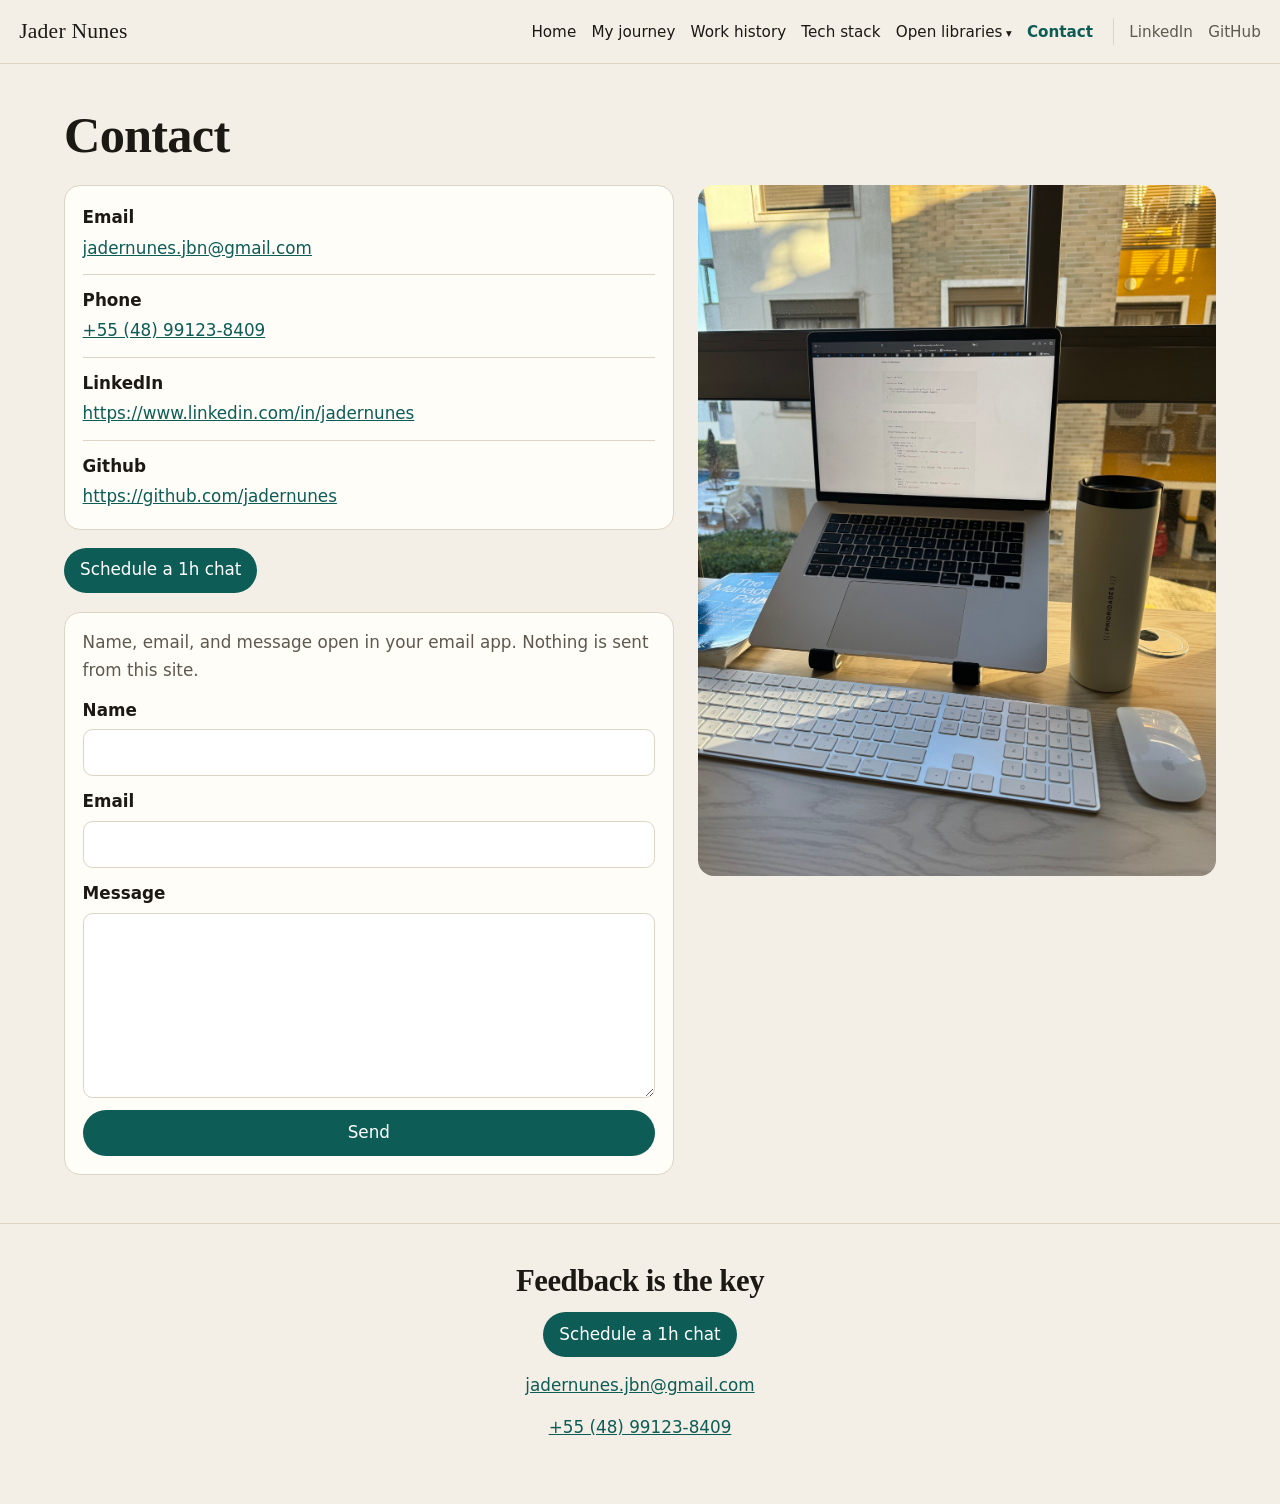
==== contact/index.html @ 59edffe7 "Publish a static copy of jadernunes.com Recreate the public pages in HTML, CSS, and JavaScript, and " ====
<!DOCTYPE html>
<html lang="en">
<head>
  <meta charset="utf-8">
  <meta name="viewport" content="width=device-width, initial-scale=1">
  <title>Contact — Jader Nunes</title>
  <link rel="icon" href="../images/favicon.png" type="image/png">
  <link rel="stylesheet" href="../css/styles.css">
</head>
<body>
  <a class="skip" href="#main">Skip to content</a>
  <header class="site-header">
    <a class="brand" href="../">Jader Nunes</a>
    <button class="nav-toggle" type="button" aria-expanded="false" aria-controls="site-nav">Menu</button>
    <nav id="site-nav" class="site-nav">
      <ul class="nav-links">
          <li><a href="../">Home</a></li>
          <li><a href="../journey/">My journey</a></li>
          <li><a href="../work-history/">Work history</a></li>
          <li><a href="../stack/">Tech stack</a></li>
          <li class="folder">
            <a href="../open-libraries/">Open libraries</a>
            <ul>
              <li><a href="../ios-libs/">iOS Libs</a></li>
              <li><a href="../ios-projects/">iOS Projects</a></li>
            </ul>
          </li>
          <li><a href="../contact/" aria-current="page">Contact</a></li>
      </ul>
      <ul class="social">
        <li><a href="https://www.linkedin.com/in/jadernunes" target="_blank" rel="noopener noreferrer">LinkedIn</a></li>
        <li><a href="https://github.com/jadernunes" target="_blank" rel="noopener noreferrer">GitHub</a></li>
      </ul>
    </nav>
  </header>
  <main id="main">
    <header class="page-intro wrap">
      <h1>Contact</h1>
    </header>
    <div class="wrap contact-layout">
      <div>
        <dl class="contact-list">
          <div>
            <dt>Email</dt>
            <dd><a href="mailto:jadernunes.jbn@gmail.com">jadernunes.jbn@gmail.com</a></dd>
          </div>
          <div>
            <dt>Phone</dt>
            <dd><a href="tel:+5548991238409">+55 (48) 99123-8409</a></dd>
          </div>
          <div>
            <dt>LinkedIn</dt>
            <dd><a href="https://www.linkedin.com/in/jadernunes" target="_blank" rel="noopener noreferrer">https://www.linkedin.com/in/jadernunes</a></dd>
          </div>
          <div>
            <dt>Github</dt>
            <dd><a href="https://github.com/jadernunes" target="_blank" rel="noopener noreferrer">https://github.com/jadernunes</a></dd>
          </div>
        </dl>
        <p><a class="button" href="https://calendly.com/jadernunes" target="_blank" rel="noopener noreferrer">Schedule a 1h chat</a></p>
        <form id="contact-mail" action="mailto:jadernunes.jbn@gmail.com" method="post" enctype="text/plain">
          <p class="form-note">Name, email, and message open in your email app. Nothing is sent from this site.</p>
          <label>Name
            <input name="name" type="text" autocomplete="name" required>
          </label>
          <label>Email
            <input name="email" type="email" autocomplete="email" required>
          </label>
          <label>Message
            <textarea name="message" rows="6" required></textarea>
          </label>
          <button type="submit">Send</button>
        </form>
      </div>
      <figure class="contact-photo"><img src="../images/journey/desk.jpg" alt="A laptop open on a desk beside a window" width="2500" height="3333" loading="lazy"></figure>
    </div>
  </main>
  <footer class="site-footer">
    <div class="wrap footer-inner">
      <h2>Feedback is the key</h2>
      <p><a class="button" href="https://calendly.com/jadernunes" target="_blank" rel="noopener noreferrer">Schedule a 1h chat</a></p>
      <p><a href="mailto:jadernunes.jbn@gmail.com">jadernunes.jbn@gmail.com</a></p>
      <p><a href="tel:+5548991238409">+55 (48) 99123-8409</a></p>
    </div>
  </footer>
  <script src="../js/site.js"></script>
</body>
</html>
---- css/styles.css ----
:root {
  --paper: #f3efe6;
  --ink: #1c1914;
  --muted: #5e584e;
  --line: #ddd4c4;
  --card: #fffdf8;
  --teal: #0d5c56;
  --teal-dark: #083f3b;
  --header: rgba(243, 239, 230, 0.94);
  --shadow: 0 10px 30px rgba(40, 32, 18, 0.08);
}

* { box-sizing: border-box; }

html { scroll-behavior: smooth; }

body {
  margin: 0;
  color: var(--ink);
  background: var(--paper);
  font-family: ui-sans-serif, system-ui, -apple-system, "Segoe UI", Helvetica, Arial, sans-serif;
  font-size: 1.05rem;
  line-height: 1.65;
}

img { max-width: 100%; height: auto; }

a { color: var(--teal); }

a:hover { color: var(--teal-dark); }

h1, h2, h3 {
  font-family: ui-serif, Georgia, "Iowan Old Style", Palatino, "Palatino Linotype", serif;
  font-weight: 560;
  line-height: 1.2;
  letter-spacing: -0.015em;
}

h1 { font-size: clamp(2rem, 4vw, 3.15rem); margin: 0 0 0.8rem; }

h2 { font-size: clamp(1.45rem, 2.4vw, 2rem); margin: 0 0 0.7rem; }

h3 { font-size: 1.28rem; margin: 0 0 0.45rem; }

p { margin: 0 0 0.9rem; }

.skip {
  position: absolute;
  left: 0.75rem;
  top: -3rem;
  background: var(--ink);
  color: white;
  padding: 0.4rem 0.7rem;
  z-index: 30;
}

.skip:focus { top: 0.75rem; }

.wrap {
  width: min(72rem, calc(100% - 2.4rem));
  margin-inline: auto;
}

.site-header {
  position: sticky;
  top: 0;
  z-index: 20;
  display: flex;
  align-items: center;
  justify-content: space-between;
  gap: 1rem;
  padding: 0.85rem 1.2rem;
  background: var(--header);
  border-bottom: 1px solid var(--line);
  backdrop-filter: blur(10px);
}

.brand {
  color: var(--ink);
  text-decoration: none;
  font-family: ui-serif, Georgia, Palatino, serif;
  font-size: 1.35rem;
  letter-spacing: 0.01em;
}

.nav-toggle {
  display: none;
  border: 1px solid var(--line);
  background: var(--card);
  color: var(--ink);
  border-radius: 999px;
  padding: 0.4rem 0.85rem;
  font: inherit;
  cursor: pointer;
}

.site-nav {
  display: flex;
  align-items: center;
  gap: 1.25rem;
}

.nav-links, .social {
  display: flex;
  align-items: center;
  gap: 0.15rem 0.95rem;
  list-style: none;
  margin: 0;
  padding: 0;
}

.site-nav a, .folder summary {
  color: var(--ink);
  text-decoration: none;
  font-size: 0.95rem;
}

.site-nav a[aria-current="page"] {
  color: var(--teal);
  font-weight: 650;
}

.social {
  padding-left: 0.95rem;
  border-left: 1px solid var(--line);
}

.social a { color: var(--muted); }

.folder { position: relative; }

.folder > a::after { content: " ▾"; font-size: 0.75em; }

.folder ul {
  display: none;
  list-style: none;
  position: absolute;
  top: calc(100% + 0.45rem);
  left: 0;
  min-width: 10.5rem;
  flex-direction: column;
  align-items: stretch;
  gap: 0.15rem;
  padding: 0.45rem;
  background: var(--card);
  border: 1px solid var(--line);
  border-radius: 0.7rem;
  box-shadow: var(--shadow);
}

.folder ul a { display: block; padding: 0.35rem 0.5rem; border-radius: 0.4rem; }

.folder ul a:hover { background: var(--paper); }

.folder:hover ul,
.folder:focus-within ul,
.folder[open] ul { display: flex; }

.hero {
  display: grid;
  grid-template-columns: minmax(16rem, 22rem) minmax(0, 1fr);
  gap: 2.5rem;
  align-items: center;
  padding: 3rem 0 3.4rem;
}

.portrait img {
  width: 100%;
  border-radius: 1.4rem;
  object-fit: cover;
  box-shadow: var(--shadow);
}

.belief {
  font-size: 1.12rem;
  color: var(--muted);
}

.principles-banner {
  min-height: 16rem;
  display: grid;
  place-items: center;
  text-align: center;
  color: white;
  background-color: #24312b;
  background-size: cover;
  background-position: center 42%;
  position: relative;
  padding: 3rem 1.2rem;
}

.principles-banner::before {
  content: "";
  position: absolute;
  inset: 0;
  background: rgba(18, 28, 24, 0.48);
}

.principles-banner h2 {
  position: relative;
  max-width: 18ch;
  margin: 0;
  font-size: clamp(2rem, 4vw, 3.2rem);
}

.principles {
  display: grid;
  grid-template-columns: 1fr 1fr;
  gap: 1rem;
  padding: 1.6rem 0 3.2rem;
}

.card, .stack-group, .project, .contact-list, form {
  background: var(--card);
  border: 1px solid var(--line);
  border-radius: 1rem;
}

.card { padding: 1.2rem 1.3rem 0.4rem; }

.page-intro { padding: 2.6rem 0 0.4rem; }

.page-intro p {
  max-width: 42rem;
  color: var(--muted);
  font-size: 1.12rem;
}

.chapter, .role {
  padding: 1.8rem 0;
  border-top: 1px solid var(--line);
}

.when, .company { color: var(--muted); margin-bottom: 0.35rem; }

.company { font-weight: 650; color: var(--ink); }

.photos {
  display: flex;
  flex-wrap: wrap;
  align-items: flex-start;
  gap: 0.8rem;
  margin-top: 0.4rem;
}

.photos img {
  width: min(100%, 28rem);
  height: auto;
  border-radius: 0.9rem;
}

.role {
  display: grid;
  grid-template-columns: 5.6rem minmax(0, 1fr);
  gap: 1.2rem;
}

.logo img {
  width: 5.6rem;
  height: 5.6rem;
  object-fit: contain;
  background: white;
  border: 1px solid var(--line);
  border-radius: 0.85rem;
}

.activities {
  margin: 0.2rem 0 0;
  padding: 0;
  list-style: none;
}

.activities li {
  padding: 0.75rem 0;
  border-top: 1px solid var(--line);
}

.activities p { margin: 0.25rem 0 0; }

.stack-grid {
  display: grid;
  grid-template-columns: repeat(auto-fit, minmax(16rem, 1fr));
  gap: 0.9rem;
  padding-bottom: 3rem;
}

.stack-group { padding: 1rem 1.1rem 1.1rem; }

.stack-group ul { margin: 0.35rem 0 0; padding-left: 1.15rem; }

.stack-group li { margin: 0.18rem 0; }

.project-grid {
  display: grid;
  grid-template-columns: repeat(auto-fit, minmax(16rem, 1fr));
  align-items: start;
  gap: 1.1rem;
  padding-bottom: 3rem;
}

.project { padding: 1.1rem 1.15rem 1.2rem; }

.project img {
  width: min(100%, 16rem);
  margin: 0 auto 0.9rem;
  border-radius: 1.1rem;
  background: white;
}

.button, button {
  display: inline-block;
  background: var(--teal);
  color: white;
  text-decoration: none;
  border: 0;
  border-radius: 999px;
  padding: 0.55rem 1rem;
  font: inherit;
  cursor: pointer;
}

.button:hover, button:hover { background: var(--teal-dark); color: white; }

.contact-layout {
  display: grid;
  grid-template-columns: minmax(0, 1fr) minmax(16rem, 0.85fr);
  gap: 1.5rem;
  align-items: start;
  padding-bottom: 3rem;
}

.contact-list {
  margin: 0 0 1.1rem;
  padding: 0.4rem 1.1rem;
}

.contact-list div {
  padding: 0.75rem 0;
  border-top: 1px solid var(--line);
}

.contact-list div:first-child { border-top: 0; }

.contact-list dt { font-weight: 700; }

.contact-list dd { margin: 0.15rem 0 0; overflow-wrap: anywhere; }

.contact-photo { margin: 0; }

.contact-photo img { width: 100%; border-radius: 1rem; }

form {
  display: grid;
  gap: 0.75rem;
  margin-top: 1.2rem;
  padding: 1rem 1.1rem 1.15rem;
}

label { display: grid; gap: 0.3rem; font-weight: 650; }

input, textarea {
  width: 100%;
  font: inherit;
  color: inherit;
  background: white;
  border: 1px solid var(--line);
  border-radius: 0.6rem;
  padding: 0.55rem 0.7rem;
}

.form-note {
  margin: 0;
  color: var(--muted);
  font-weight: 450;
}

.site-footer {
  border-top: 1px solid var(--line);
  padding: 2.4rem 0 3rem;
  text-align: center;
}

.footer-inner h2 { margin-bottom: 0.8rem; }

:focus-visible {
  outline: 2px solid var(--teal);
  outline-offset: 3px;
}

@media (max-width: 960px) {
  .nav-toggle { display: inline-flex; }

  .site-header { align-items: center; }

  .site-nav {
    display: none;
    position: absolute;
    left: 0;
    right: 0;
    top: 100%;
    flex-direction: column;
    align-items: stretch;
    gap: 0.8rem;
    padding: 0.8rem 1.2rem 1.1rem;
    background: var(--paper);
    border-bottom: 1px solid var(--line);
  }

  .site-header.is-open .site-nav { display: flex; }

  .nav-links, .social {
    flex-direction: column;
    align-items: flex-start;
  }

  .social {
    border-left: 0;
    padding-left: 0;
    border-top: 1px solid var(--line);
    padding-top: 0.7rem;
  }

  .folder > a::after { content: none; }

  .site-nav .folder ul {
    position: static;
    display: flex;
    box-shadow: none;
    border: 0;
    background: transparent;
    padding: 0.25rem 0 0.2rem 0.8rem;
    min-width: 0;
  }
}

@media (max-width: 760px) {
  .hero, .principles, .role, .contact-layout { grid-template-columns: 1fr; }

  .hero { padding-top: 1.6rem; }

  .logo img { width: 4.5rem; height: 4.5rem; }
}
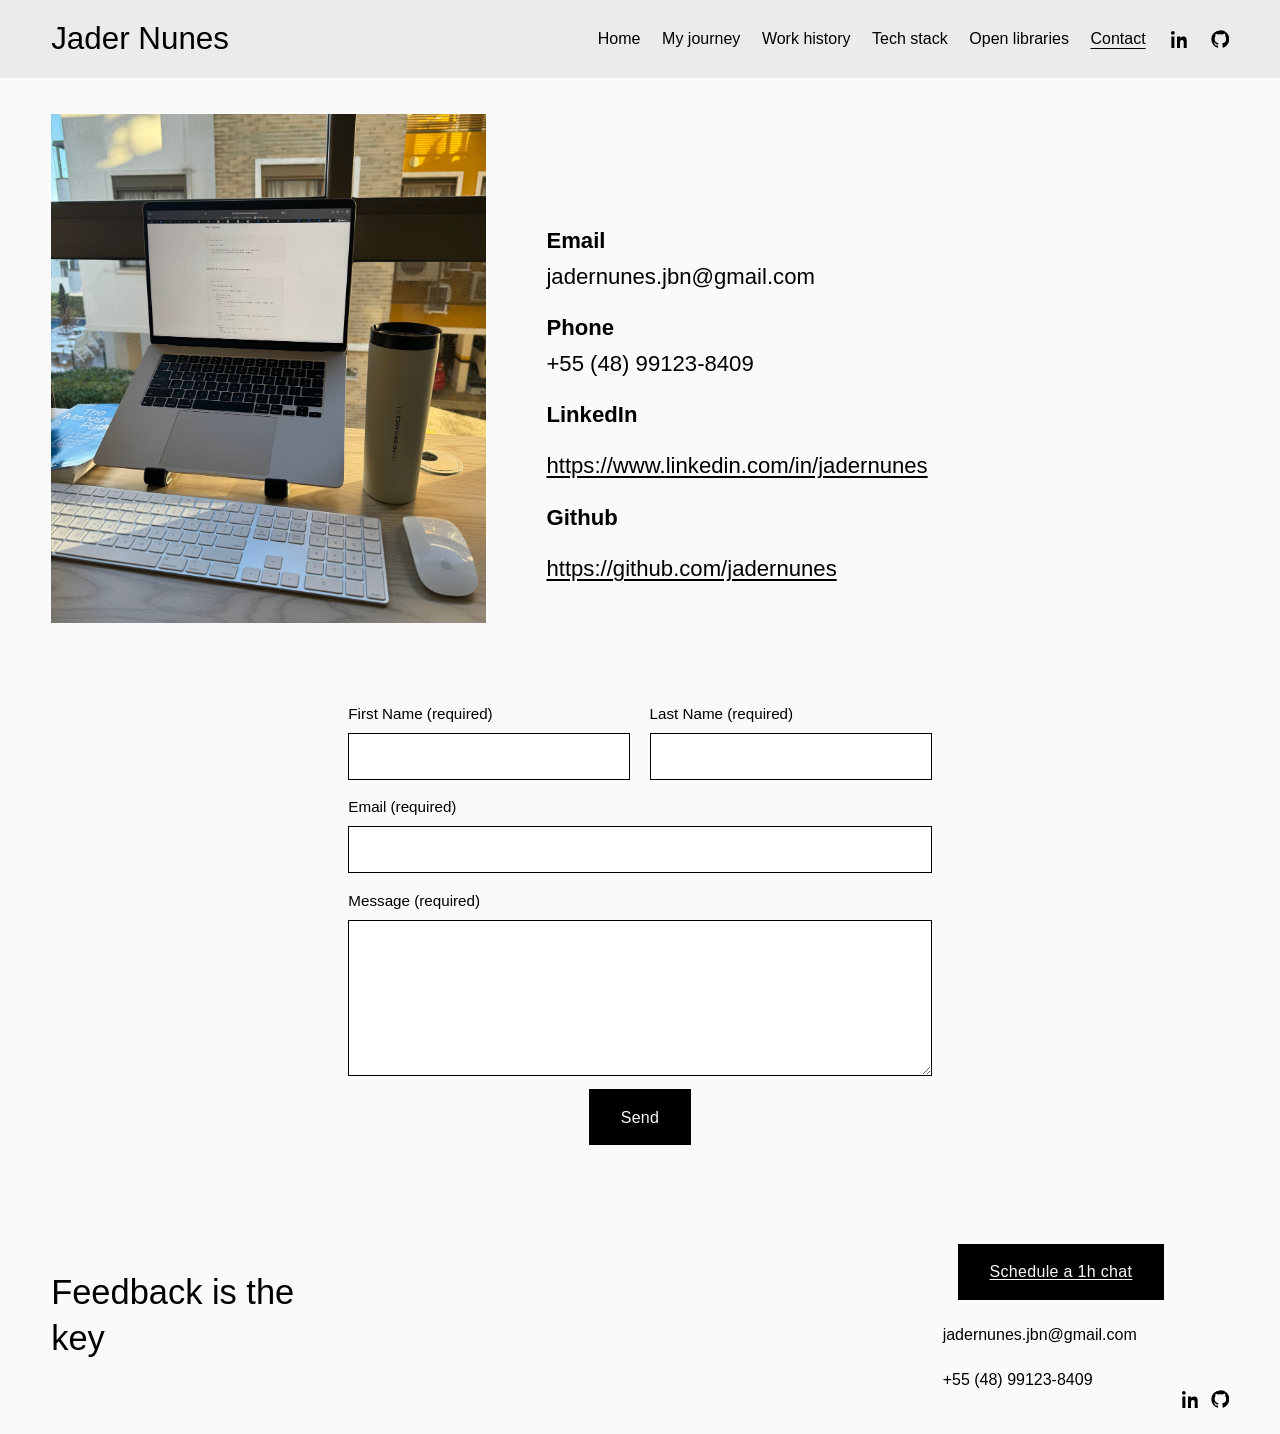
==== commit b94b0036: "Match the Squarespace layout, type, and colors Use Poppins, the live page palette, and the same flui" ====
--- a/contact/index.html
+++ b/contact/index.html
@@ -14,75 +14,69 @@
     <button class="nav-toggle" type="button" aria-expanded="false" aria-controls="site-nav">Menu</button>
     <nav id="site-nav" class="site-nav">
       <ul class="nav-links">
-          <li><a href="../">Home</a></li>
-          <li><a href="../journey/">My journey</a></li>
-          <li><a href="../work-history/">Work history</a></li>
-          <li><a href="../stack/">Tech stack</a></li>
-          <li class="folder">
-            <a href="../open-libraries/">Open libraries</a>
-            <ul>
-              <li><a href="../ios-libs/">iOS Libs</a></li>
-              <li><a href="../ios-projects/">iOS Projects</a></li>
-            </ul>
-          </li>
-          <li><a href="../contact/" aria-current="page">Contact</a></li>
+        <li><a href="../">Home</a></li><li><a href="../journey/">My journey</a></li><li><a href="../work-history/">Work history</a></li><li><a href="../stack/">Tech stack</a></li><li class="folder">
+          <a href="../open-libraries/">Open libraries</a>
+          <ul>
+            <li><a href="../ios-libs/">iOS Libs</a></li>
+            <li><a href="../ios-projects/">iOS Projects</a></li>
+          </ul>
+        </li><li><a href="../contact/" aria-current="page">Contact</a></li>
       </ul>
-      <ul class="social">
-        <li><a href="https://www.linkedin.com/in/jadernunes" target="_blank" rel="noopener noreferrer">LinkedIn</a></li>
-        <li><a href="https://github.com/jadernunes" target="_blank" rel="noopener noreferrer">GitHub</a></li>
-      </ul>
+      <div class="social">
+        <a href="https://www.linkedin.com/in/jadernunes" target="_blank" rel="noopener noreferrer" aria-label="LinkedIn"><svg viewBox="0 0 24 24" width="18" height="18" aria-hidden="true"><path fill="currentColor" d="M4.98 3.5A2.5 2.5 0 1 1 0 3.5a2.5 2.5 0 0 1 4.98 0zM.5 8.5h4V24h-4V8.5zM8.5 8.5h3.8v2.1h.06c.53-1 1.84-2.1 3.79-2.1 4.05 0 4.8 2.67 4.8 6.14V24h-4v-6.9c0-1.64-.03-3.75-2.29-3.75-2.29 0-2.64 1.79-2.64 3.63V24h-4V8.5z"/></svg></a>
+        <a href="https://github.com/jadernunes" target="_blank" rel="noopener noreferrer" aria-label="GitHub"><svg viewBox="0 0 24 24" width="18" height="18" aria-hidden="true"><path fill="currentColor" d="M12 .5A11.5 11.5 0 0 0 .5 12.3c0 5.2 3.4 9.6 8.1 11.2.6.1.8-.3.8-.6v-2.1c-3.3.7-4-1.6-4-1.6-.5-1.4-1.3-1.7-1.3-1.7-1.1-.8.1-.8.1-.8 1.2.1 1.8 1.2 1.8 1.2 1.1 1.8 2.8 1.3 3.5 1 .1-.8.4-1.3.8-1.6-2.6-.3-5.4-1.3-5.4-6 0-1.3.5-2.4 1.2-3.2-.1-.3-.5-1.5.1-3.2 0 0 1-.3 3.3 1.2a11.4 11.4 0 0 1 6 0C17.8 4.8 18.8 5.1 18.8 5.1c.6 1.7.2 2.9.1 3.2.8.8 1.2 1.9 1.2 3.2 0 4.7-2.8 5.7-5.4 6 .4.4.8 1.1.8 2.2v3.2c0 .3.2.7.8.6 4.7-1.6 8.1-6 8.1-11.2A11.5 11.5 0 0 0 12 .5z"/></svg></a>
+      </div>
     </nav>
   </header>
   <main id="main">
-    <header class="page-intro wrap">
-      <h1>Contact</h1>
-    </header>
-    <div class="wrap contact-layout">
-      <div>
-        <dl class="contact-list">
-          <div>
-            <dt>Email</dt>
-            <dd><a href="mailto:jadernunes.jbn@gmail.com">jadernunes.jbn@gmail.com</a></dd>
-          </div>
-          <div>
-            <dt>Phone</dt>
-            <dd><a href="tel:+5548991238409">+55 (48) 99123-8409</a></dd>
-          </div>
-          <div>
-            <dt>LinkedIn</dt>
-            <dd><a href="https://www.linkedin.com/in/jadernunes" target="_blank" rel="noopener noreferrer">https://www.linkedin.com/in/jadernunes</a></dd>
-          </div>
-          <div>
-            <dt>Github</dt>
-            <dd><a href="https://github.com/jadernunes" target="_blank" rel="noopener noreferrer">https://github.com/jadernunes</a></dd>
-          </div>
-        </dl>
-        <p><a class="button" href="https://calendly.com/jadernunes" target="_blank" rel="noopener noreferrer">Schedule a 1h chat</a></p>
-        <form id="contact-mail" action="mailto:jadernunes.jbn@gmail.com" method="post" enctype="text/plain">
-          <p class="form-note">Name, email, and message open in your email app. Nothing is sent from this site.</p>
-          <label>Name
-            <input name="name" type="text" autocomplete="name" required>
-          </label>
-          <label>Email
-            <input name="email" type="email" autocomplete="email" required>
-          </label>
-          <label>Message
-            <textarea name="message" rows="6" required></textarea>
-          </label>
-          <button type="submit">Send</button>
-        </form>
+<section class="band band-white">
+
+<div class="fluid">
+<div class="cell is-image" style="--d: 2/1/15/10; --m: 1/1/7/9"><img src="../images/journey/desk.jpg" alt="A laptop open on a desk beside a window"></div>
+<div class="cell is-text" style="--d: 5/11/14/20; --m: 7/1/12/9"><p class="large"><strong>Email<br></strong>jadernunes.jbn@gmail.com</p>
+<p class="large"><strong> Phone</strong><br>+55 (48) 99123-8409</p>
+<p class="large"><strong>LinkedIn</strong></p>
+<p class="large"><a href="https://www.linkedin.com/in/jadernunes" target="_blank" rel="noopener noreferrer">https://www.linkedin.com/in/jadernunes</a></p>
+<p class="large"><strong>Github</strong></p>
+<p class="large"><a href="https://github.com/jadernunes" target="_blank" rel="noopener noreferrer">https://github.com/jadernunes</a></p></div>
+</div>
+<div class="divider" data-type="scalloped" data-edge="bottom" data-flip-x="true" style="--h: 6.0vw; --fill: #fafafa"></div>
+</section>
+<section class="band band-white after-divider" style="--lead: 6.0vw">
+
+<div class="fluid">
+<div class="cell is-text" style="--d: 1/7/15/19; --m: 1/1/15/9"><form class="contact-form" id="contact-mail" action="mailto:jadernunes.jbn@gmail.com" method="post" enctype="text/plain">
+      <div class="name-row">
+        <label>First Name <span class="req">(required)</span>
+          <input name="first" type="text" autocomplete="given-name" required>
+        </label>
+        <label>Last Name <span class="req">(required)</span>
+          <input name="last" type="text" autocomplete="family-name" required>
+        </label>
       </div>
-      <figure class="contact-photo"><img src="../images/journey/desk.jpg" alt="A laptop open on a desk beside a window" width="2500" height="3333" loading="lazy"></figure>
-    </div>
+      <label>Email <span class="req">(required)</span>
+        <input name="email" type="email" autocomplete="email" required>
+      </label>
+      <label>Message <span class="req">(required)</span>
+        <textarea name="message" rows="5" required></textarea>
+      </label>
+      <div class="send"><button class="btn" type="submit">Send</button></div>
+    </form></div>
+</div>
+
+</section>
+<section class="band band-white">
+
+<div class="fluid">
+<div class="cell is-text" style="--d: 3/1/5/7; --m: 1/1/5/9"><h3>Feedback is the key</h3></div>
+<div class="cell is-button" style="--d: 2/19/4/24; --m: 5/3/8/7"><a class="btn" href="https://calendly.com/jadernunes" target="_blank" rel="noopener noreferrer">Schedule a 1h chat</a></div>
+<div class="cell is-text" style="--d: 4/19/7/23; --m: 9/1/12/9"><p>jadernunes.jbn@gmail.com</p>
+<p>+55 (48) 99123-8409</p></div>
+<div class="cell is-social" style="--d: 5/23/7/25; --m: 12/3/14/7"><a href="https://www.linkedin.com/in/jadernunes" target="_blank" rel="noopener noreferrer" aria-label="LinkedIn"><svg viewBox="0 0 24 24" width="18" height="18" aria-hidden="true"><path fill="currentColor" d="M4.98 3.5A2.5 2.5 0 1 1 0 3.5a2.5 2.5 0 0 1 4.98 0zM.5 8.5h4V24h-4V8.5zM8.5 8.5h3.8v2.1h.06c.53-1 1.84-2.1 3.79-2.1 4.05 0 4.8 2.67 4.8 6.14V24h-4v-6.9c0-1.64-.03-3.75-2.29-3.75-2.29 0-2.64 1.79-2.64 3.63V24h-4V8.5z"/></svg></a><a href="https://github.com/jadernunes" target="_blank" rel="noopener noreferrer" aria-label="GitHub"><svg viewBox="0 0 24 24" width="18" height="18" aria-hidden="true"><path fill="currentColor" d="M12 .5A11.5 11.5 0 0 0 .5 12.3c0 5.2 3.4 9.6 8.1 11.2.6.1.8-.3.8-.6v-2.1c-3.3.7-4-1.6-4-1.6-.5-1.4-1.3-1.7-1.3-1.7-1.1-.8.1-.8.1-.8 1.2.1 1.8 1.2 1.8 1.2 1.1 1.8 2.8 1.3 3.5 1 .1-.8.4-1.3.8-1.6-2.6-.3-5.4-1.3-5.4-6 0-1.3.5-2.4 1.2-3.2-.1-.3-.5-1.5.1-3.2 0 0 1-.3 3.3 1.2a11.4 11.4 0 0 1 6 0C17.8 4.8 18.8 5.1 18.8 5.1c.6 1.7.2 2.9.1 3.2.8.8 1.2 1.9 1.2 3.2 0 4.7-2.8 5.7-5.4 6 .4.4.8 1.1.8 2.2v3.2c0 .3.2.7.8.6 4.7-1.6 8.1-6 8.1-11.2A11.5 11.5 0 0 0 12 .5z"/></svg></a></div>
+</div>
+
+</section>
   </main>
-  <footer class="site-footer">
-    <div class="wrap footer-inner">
-      <h2>Feedback is the key</h2>
-      <p><a class="button" href="https://calendly.com/jadernunes" target="_blank" rel="noopener noreferrer">Schedule a 1h chat</a></p>
-      <p><a href="mailto:jadernunes.jbn@gmail.com">jadernunes.jbn@gmail.com</a></p>
-      <p><a href="tel:+5548991238409">+55 (48) 99123-8409</a></p>
-    </div>
-  </footer>
   <script src="../js/site.js"></script>
 </body>
 </html>
--- a/css/styles.css
+++ b/css/styles.css
@@ -1,14 +1,38 @@
+@font-face {
+  font-family: Poppins;
+  font-style: normal;
+  font-weight: 300;
+  font-display: swap;
+  src: url("../fonts/poppins-300.woff2") format("woff2");
+}
+@font-face {
+  font-family: Poppins;
+  font-style: normal;
+  font-weight: 400;
+  font-display: swap;
+  src: url("../fonts/poppins-400.woff2") format("woff2");
+}
+@font-face {
+  font-family: Poppins;
+  font-style: normal;
+  font-weight: 500;
+  font-display: swap;
+  src: url("../fonts/poppins-500.woff2") format("woff2");
+}
+@font-face {
+  font-family: Poppins;
+  font-style: normal;
+  font-weight: 700;
+  font-display: swap;
+  src: url("../fonts/poppins-700.woff2") format("woff2");
+}
 
 :root {
-  --paper: #f3efe6;
-  --ink: #1c1914;
-  --muted: #5e584e;
-  --line: #ddd4c4;
-  --card: #fffdf8;
-  --teal: #0d5c56;
-  --teal-dark: #083f3b;
-  --header: rgba(243, 239, 230, 0.94);
-  --shadow: 0 10px 30px rgba(40, 32, 18, 0.08);
+  --ink: #000;
+  --paper: #fafafa;
+  --header: #ebebeb;
+  --white: #fff;
+  --max: 1400px;
 }
 
 * { box-sizing: border-box; }
@@ -17,382 +41,361 @@
 
 body {
   margin: 0;
+  background: var(--paper);
   color: var(--ink);
-  background: var(--paper);
-  font-family: ui-sans-serif, system-ui, -apple-system, "Segoe UI", Helvetica, Arial, sans-serif;
-  font-size: 1.05rem;
-  line-height: 1.65;
-}
-
-img { max-width: 100%; height: auto; }
-
-a { color: var(--teal); }
-
-a:hover { color: var(--teal-dark); }
-
-h1, h2, h3 {
-  font-family: ui-serif, Georgia, "Iowan Old Style", Palatino, "Palatino Linotype", serif;
-  font-weight: 560;
-  line-height: 1.2;
-  letter-spacing: -0.015em;
-}
-
-h1 { font-size: clamp(2rem, 4vw, 3.15rem); margin: 0 0 0.8rem; }
-
-h2 { font-size: clamp(1.45rem, 2.4vw, 2rem); margin: 0 0 0.7rem; }
-
-h3 { font-size: 1.28rem; margin: 0 0 0.45rem; }
-
-p { margin: 0 0 0.9rem; }
+  font-family: Poppins, "Helvetica Neue", Helvetica, Arial, sans-serif;
+  font-weight: 300;
+  font-size: 16px;
+  line-height: 1.8;
+}
+
+img { max-width: 100%; }
+
+a { color: var(--ink); }
+
+h1, h2, h3, h4 {
+  font-weight: 500;
+  letter-spacing: 0;
+  margin: 2rem 0;
+}
+
+h1 {
+  font-size: min(calc(3 * 1.2vw + 1rem), max(calc(3 * 0.012 * var(--max)) + 1rem, 4rem));
+  line-height: calc(1.4 * (1 + (1 - 4) / 25));
+}
+h2 {
+  font-size: min(calc(1.8 * 1.2vw + 1rem), max(calc(1.8 * 0.012 * var(--max)) + 1rem, 2.8rem));
+  line-height: calc(1.4 * (1 + (1 - 2.8) / 25));
+}
+h3 {
+  font-size: min(calc(1.2 * 1.2vw + 1rem), max(calc(1.2 * 0.012 * var(--max)) + 1rem, 2.2rem));
+  line-height: calc(1.4 * (1 + (1 - 2.2) / 25));
+}
+h4 {
+  font-size: min(calc(0.2 * 1.2vw + 1rem), max(calc(0.2 * 0.012 * var(--max)) + 1rem, 1.2rem));
+  line-height: 1.4;
+}
+
+p { margin: 1rem 0; }
+
+.large {
+  font-size: min(calc(0.4 * 1.2vw + 1rem), max(calc(0.4 * 0.012 * var(--max)) + 1rem, 1.4rem));
+  line-height: 1.6;
+}
+
+strong { font-weight: 700; }
 
 .skip {
   position: absolute;
   left: 0.75rem;
   top: -3rem;
-  background: var(--ink);
-  color: white;
-  padding: 0.4rem 0.7rem;
-  z-index: 30;
-}
-
+  background: #000;
+  color: #fafafa;
+  padding: 0.35rem 0.6rem;
+  z-index: 40;
+}
 .skip:focus { top: 0.75rem; }
-
-.wrap {
-  width: min(72rem, calc(100% - 2.4rem));
-  margin-inline: auto;
-}
 
 .site-header {
   position: sticky;
   top: 0;
-  z-index: 20;
+  z-index: 30;
   display: flex;
   align-items: center;
   justify-content: space-between;
-  gap: 1rem;
-  padding: 0.85rem 1.2rem;
+  gap: 1.5rem;
+  min-height: 78px;
+  padding: 0 4vw;
   background: var(--header);
-  border-bottom: 1px solid var(--line);
-  backdrop-filter: blur(10px);
 }
 
 .brand {
-  color: var(--ink);
+  color: #000;
   text-decoration: none;
-  font-family: ui-serif, Georgia, Palatino, serif;
-  font-size: 1.35rem;
-  letter-spacing: 0.01em;
+  font-weight: 500;
+  line-height: 1.4;
+  font-size: min(calc(1 * 1.2vw + 1rem), max(calc(1 * 0.012 * var(--max)) + 1rem, 2rem));
+  white-space: nowrap;
 }
 
 .nav-toggle {
   display: none;
-  border: 1px solid var(--line);
-  background: var(--card);
-  color: var(--ink);
-  border-radius: 999px;
-  padding: 0.4rem 0.85rem;
+  border: 0;
+  background: transparent;
   font: inherit;
+  font-weight: 400;
   cursor: pointer;
+  padding: 0.4rem 0.2rem;
 }
 
 .site-nav {
   display: flex;
   align-items: center;
-  gap: 1.25rem;
+  gap: 1.6rem;
 }
 
 .nav-links, .social {
   display: flex;
   align-items: center;
-  gap: 0.15rem 0.95rem;
+  gap: 1.35rem;
   list-style: none;
   margin: 0;
   padding: 0;
 }
 
-.site-nav a, .folder summary {
-  color: var(--ink);
+.nav-links a, .folder > a {
+  color: #000;
   text-decoration: none;
-  font-size: 0.95rem;
-}
-
-.site-nav a[aria-current="page"] {
-  color: var(--teal);
-  font-weight: 650;
-}
-
-.social {
-  padding-left: 0.95rem;
-  border-left: 1px solid var(--line);
-}
-
-.social a { color: var(--muted); }
+  font-weight: 300;
+  font-size: 16px;
+  line-height: 1.8;
+  padding: 1.6px 0;
+}
+
+.nav-links a[aria-current="page"],
+.folder > a[aria-current="page"] {
+  text-decoration: underline;
+  text-underline-offset: 0.28em;
+}
+
+.social a {
+  color: #000;
+  display: inline-flex;
+  line-height: 0;
+}
 
 .folder { position: relative; }
-
-.folder > a::after { content: " ▾"; font-size: 0.75em; }
 
 .folder ul {
   display: none;
-  list-style: none;
   position: absolute;
-  top: calc(100% + 0.45rem);
+  top: 100%;
   left: 0;
-  min-width: 10.5rem;
+  min-width: 9.5rem;
   flex-direction: column;
   align-items: stretch;
-  gap: 0.15rem;
-  padding: 0.45rem;
-  background: var(--card);
-  border: 1px solid var(--line);
-  border-radius: 0.7rem;
-  box-shadow: var(--shadow);
-}
-
-.folder ul a { display: block; padding: 0.35rem 0.5rem; border-radius: 0.4rem; }
-
-.folder ul a:hover { background: var(--paper); }
+  gap: 0.2rem;
+  margin: 0;
+  padding: 0.55rem 0.7rem;
+  list-style: none;
+  background: #fff;
+  z-index: 5;
+}
 
 .folder:hover ul,
-.folder:focus-within ul,
-.folder[open] ul { display: flex; }
-
-.hero {
-  display: grid;
-  grid-template-columns: minmax(16rem, 22rem) minmax(0, 1fr);
-  gap: 2.5rem;
-  align-items: center;
-  padding: 3rem 0 3.4rem;
-}
-
-.portrait img {
-  width: 100%;
-  border-radius: 1.4rem;
-  object-fit: cover;
-  box-shadow: var(--shadow);
-}
-
-.belief {
-  font-size: 1.12rem;
-  color: var(--muted);
-}
-
-.principles-banner {
-  min-height: 16rem;
-  display: grid;
-  place-items: center;
-  text-align: center;
-  color: white;
-  background-color: #24312b;
-  background-size: cover;
-  background-position: center 42%;
+.folder:focus-within ul { display: flex; }
+
+.band {
   position: relative;
-  padding: 3rem 1.2rem;
-}
-
-.principles-banner::before {
-  content: "";
+  background: var(--paper);
+  color: #000;
+}
+
+.band-light { background: #fff; }
+.band-white { background: #fafafa; }
+.band-black { background: #000; color: #fafafa; }
+.band-dark { background: #1c1c1c center / cover no-repeat; color: #fafafa; }
+
+.band-small { min-height: 33vh; }
+.band-medium { min-height: 66vh; }
+
+.shade {
   position: absolute;
   inset: 0;
-  background: rgba(18, 28, 24, 0.48);
-}
-
-.principles-banner h2 {
+  background: #000;
+  z-index: 1;
+}
+
+.fluid, .band > .center-block, .cards, .page-head {
   position: relative;
-  max-width: 18ch;
-  margin: 0;
-  font-size: clamp(2rem, 4vw, 3.2rem);
-}
-
-.principles {
+  z-index: 2;
+}
+
+.fluid {
+  width: min(var(--max), calc(100% - 8vw));
+  margin-inline: auto;
+  display: grid;
+  grid-template-columns: repeat(24, minmax(0, 1fr));
+  column-gap: 11px;
+  row-gap: 11px;
+  grid-auto-rows: minmax(calc(min(var(--max), calc(100vw - 8vw)) * 0.0215), auto);
+}
+
+.cell { grid-area: var(--d); min-width: 0; }
+.cell.rule { border-top: 1px solid #c8c8c8; align-self: end; }
+.cell > :first-child { margin-top: 0; }
+.cell > :last-child { margin-bottom: 0; }
+.cell a { text-decoration: underline; text-underline-offset: 0.12em; }
+
+.cell.is-image { position: relative; }
+.cell.is-image img {
+  position: absolute;
+  inset: 0;
+  width: 100%;
+  height: 100%;
+  object-fit: cover;
+}
+
+.cell.is-logo {
+  display: flex;
+  align-items: flex-start;
+}
+.cell.is-logo img {
+  position: static;
+  width: 100%;
+  height: auto;
+  object-fit: contain;
+}
+
+.cell.is-button, .cell.is-social {
+  display: flex;
+  align-items: center;
+  justify-content: center;
+}
+
+.cell.is-social { justify-content: flex-end; gap: 0.7rem; }
+.cell.is-social a { text-decoration: none; color: inherit; }
+
+.btn {
+  display: inline-flex;
+  align-items: center;
+  justify-content: center;
+  background: #000;
+  color: #fafafa;
+  text-decoration: none;
+  font-weight: 500;
+  font-size: 16px;
+  letter-spacing: 0.02em;
+  line-height: 1.2;
+  padding: 1.15rem 2rem;
+  border: 0;
+  border-radius: 0;
+  cursor: pointer;
+  font-family: inherit;
+}
+.btn:hover { color: #fafafa; }
+
+.band-black .btn { background: #fafafa; color: #000; }
+
+ul, ol { margin: 0.4rem 0 1rem; padding-left: 1.2rem; }
+li { margin: 0.2rem 0; }
+li p { margin: 0.25rem 0 0.6rem; }
+
+.divider {
+  position: absolute;
+  left: 0;
+  right: 0;
+  height: var(--h, 6vw);
+  background: var(--fill, #fafafa);
+  z-index: 4;
+  pointer-events: none;
+}
+.divider[data-edge="top"] { top: 0; transform: translateY(-100%); }
+.divider[data-edge="bottom"] { top: 100%; }
+.band.after-divider { padding-top: var(--lead, 4vw); }
+.band.soft-top {
+  border-radius: 4.5vw 4.5vw 0 0;
+  margin-top: -3.2vw;
+  padding-top: 5vw;
+  z-index: 2;
+}
+.divider[data-type="slanted"][data-flip-x="false"] { clip-path: polygon(0 100%, 100% 0, 100% 100%); }
+.divider[data-type="slanted"][data-flip-x="true"] { clip-path: polygon(0 0, 100% 100%, 0 100%); }
+.divider[data-type="soft-corners"] { border-radius: var(--h, 6vw) var(--h, 6vw) 0 0; }
+.divider[data-type="pointed"][data-flip-x="false"] { clip-path: polygon(50% 0, 100% 100%, 0 100%); }
+.divider[data-type="pointed"][data-flip-x="true"] { clip-path: polygon(0 0, 100% 0, 50% 100%); }
+.divider[data-type="jagged"] {
+  clip-path: polygon(0 70%, 8% 40%, 16% 75%, 24% 35%, 32% 80%, 40% 30%, 48% 78%, 56% 32%, 64% 82%, 72% 28%, 80% 74%, 88% 36%, 100% 70%, 100% 100%, 0 100%);
+}
+.divider[data-type="scalloped"],
+.divider[data-type="wavy"] {
+  clip-path: ellipse(120% 100% at 50% 100%);
+}
+
+.page-head {
+  width: min(var(--max), calc(100% - 8vw));
+  margin: 0 auto;
+  padding: 4.5rem 0 1rem;
+  text-align: center;
+}
+.page-head h1 { margin: 0; }
+
+.cards {
+  width: min(var(--max), calc(100% - 8vw));
+  margin: 0 auto 3rem;
+  display: grid;
+  grid-template-columns: repeat(3, minmax(0, 1fr));
+  gap: 1.4rem;
+}
+.cards.two { grid-template-columns: repeat(2, minmax(0, 1fr)); max-width: 980px; }
+
+.card {
+  background: #fff;
+  text-align: center;
+  padding: 2.2rem 1.4rem 2rem;
+}
+.card h2 { font-size: 1.35rem; line-height: 1.3; margin: 0.8rem 0 0.35rem; }
+.card p { margin: 0 0 1.2rem; }
+.card img {
+  width: min(100%, 16rem);
+  max-height: 26rem;
+  object-fit: cover;
+  object-position: top center;
+  margin: 0 auto 0.4rem;
+  display: block;
+}
+
+.center-block {
+  width: min(42rem, calc(100% - 8vw));
+  margin: 2rem auto 1rem;
+}
+
+.contact-form {
+  width: min(40rem, 100%);
+  margin: 0 auto;
+  text-align: left;
+}
+.contact-form .name-row {
   display: grid;
   grid-template-columns: 1fr 1fr;
-  gap: 1rem;
-  padding: 1.6rem 0 3.2rem;
-}
-
-.card, .stack-group, .project, .contact-list, form {
-  background: var(--card);
-  border: 1px solid var(--line);
-  border-radius: 1rem;
-}
-
-.card { padding: 1.2rem 1.3rem 0.4rem; }
-
-.page-intro { padding: 2.6rem 0 0.4rem; }
-
-.page-intro p {
-  max-width: 42rem;
-  color: var(--muted);
-  font-size: 1.12rem;
-}
-
-.chapter, .role {
-  padding: 1.8rem 0;
-  border-top: 1px solid var(--line);
-}
-
-.when, .company { color: var(--muted); margin-bottom: 0.35rem; }
-
-.company { font-weight: 650; color: var(--ink); }
-
-.photos {
-  display: flex;
-  flex-wrap: wrap;
-  align-items: flex-start;
-  gap: 0.8rem;
+  gap: 1.2rem;
+}
+.contact-form label {
+  display: block;
+  font-weight: 400;
+  font-size: 0.95rem;
+  margin: 0 0 0.85rem;
+}
+.contact-form .req { font-weight: 300; }
+.contact-form input,
+.contact-form textarea {
+  display: block;
+  width: 100%;
+  margin-top: 0.35rem;
+  border: 1px solid #000;
+  border-radius: 0;
+  background: #fff;
+  color: #000;
+  font: inherit;
+  font-weight: 300;
+  padding: 0.55rem 0.65rem;
+}
+.contact-form .send {
+  display: flex;
+  justify-content: center;
   margin-top: 0.4rem;
 }
-
-.photos img {
-  width: min(100%, 28rem);
-  height: auto;
-  border-radius: 0.9rem;
-}
-
-.role {
-  display: grid;
-  grid-template-columns: 5.6rem minmax(0, 1fr);
-  gap: 1.2rem;
-}
-
-.logo img {
-  width: 5.6rem;
-  height: 5.6rem;
-  object-fit: contain;
-  background: white;
-  border: 1px solid var(--line);
-  border-radius: 0.85rem;
-}
-
-.activities {
-  margin: 0.2rem 0 0;
-  padding: 0;
-  list-style: none;
-}
-
-.activities li {
-  padding: 0.75rem 0;
-  border-top: 1px solid var(--line);
-}
-
-.activities p { margin: 0.25rem 0 0; }
-
-.stack-grid {
-  display: grid;
-  grid-template-columns: repeat(auto-fit, minmax(16rem, 1fr));
-  gap: 0.9rem;
-  padding-bottom: 3rem;
-}
-
-.stack-group { padding: 1rem 1.1rem 1.1rem; }
-
-.stack-group ul { margin: 0.35rem 0 0; padding-left: 1.15rem; }
-
-.stack-group li { margin: 0.18rem 0; }
-
-.project-grid {
-  display: grid;
-  grid-template-columns: repeat(auto-fit, minmax(16rem, 1fr));
-  align-items: start;
-  gap: 1.1rem;
-  padding-bottom: 3rem;
-}
-
-.project { padding: 1.1rem 1.15rem 1.2rem; }
-
-.project img {
-  width: min(100%, 16rem);
-  margin: 0 auto 0.9rem;
-  border-radius: 1.1rem;
-  background: white;
-}
-
-.button, button {
-  display: inline-block;
-  background: var(--teal);
-  color: white;
-  text-decoration: none;
-  border: 0;
-  border-radius: 999px;
-  padding: 0.55rem 1rem;
-  font: inherit;
-  cursor: pointer;
-}
-
-.button:hover, button:hover { background: var(--teal-dark); color: white; }
-
-.contact-layout {
-  display: grid;
-  grid-template-columns: minmax(0, 1fr) minmax(16rem, 0.85fr);
-  gap: 1.5rem;
-  align-items: start;
-  padding-bottom: 3rem;
-}
-
-.contact-list {
-  margin: 0 0 1.1rem;
-  padding: 0.4rem 1.1rem;
-}
-
-.contact-list div {
-  padding: 0.75rem 0;
-  border-top: 1px solid var(--line);
-}
-
-.contact-list div:first-child { border-top: 0; }
-
-.contact-list dt { font-weight: 700; }
-
-.contact-list dd { margin: 0.15rem 0 0; overflow-wrap: anywhere; }
-
-.contact-photo { margin: 0; }
-
-.contact-photo img { width: 100%; border-radius: 1rem; }
-
-form {
-  display: grid;
-  gap: 0.75rem;
-  margin-top: 1.2rem;
-  padding: 1rem 1.1rem 1.15rem;
-}
-
-label { display: grid; gap: 0.3rem; font-weight: 650; }
-
-input, textarea {
-  width: 100%;
-  font: inherit;
-  color: inherit;
-  background: white;
-  border: 1px solid var(--line);
-  border-radius: 0.6rem;
-  padding: 0.55rem 0.7rem;
-}
-
 .form-note {
-  margin: 0;
-  color: var(--muted);
-  font-weight: 450;
-}
-
-.site-footer {
-  border-top: 1px solid var(--line);
-  padding: 2.4rem 0 3rem;
-  text-align: center;
-}
-
-.footer-inner h2 { margin-bottom: 0.8rem; }
-
-:focus-visible {
-  outline: 2px solid var(--teal);
-  outline-offset: 3px;
-}
-
-@media (max-width: 960px) {
+  font-size: 0.9rem;
+  margin: 0 0 1rem;
+}
+
+.stack-rules .cell.is-group { border-top: 1px solid #111; padding-top: 1.4rem; }
+
+:focus-visible { outline: 2px solid #000; outline-offset: 3px; }
+
+@media (max-width: 900px) {
   .nav-toggle { display: inline-flex; }
-
-  .site-header { align-items: center; }
-
   .site-nav {
     display: none;
     position: absolute;
@@ -400,44 +403,22 @@
     right: 0;
     top: 100%;
     flex-direction: column;
-    align-items: stretch;
-    gap: 0.8rem;
-    padding: 0.8rem 1.2rem 1.1rem;
-    background: var(--paper);
-    border-bottom: 1px solid var(--line);
+    align-items: flex-start;
+    gap: 0.7rem;
+    padding: 0.8rem 6vw 1.1rem;
+    background: var(--header);
   }
-
   .site-header.is-open .site-nav { display: flex; }
-
-  .nav-links, .social {
-    flex-direction: column;
-    align-items: flex-start;
+  .nav-links, .social { flex-direction: column; align-items: flex-start; }
+  .folder ul { position: static; display: flex; background: transparent; padding: 0.2rem 0 0.2rem 0.8rem; }
+  .cards, .cards.two, .contact-form .name-row { grid-template-columns: 1fr; }
+}
+
+@media (max-width: 767px) {
+  .fluid {
+    width: calc(100% - 12vw);
+    grid-template-columns: repeat(8, minmax(0, 1fr));
   }
-
-  .social {
-    border-left: 0;
-    padding-left: 0;
-    border-top: 1px solid var(--line);
-    padding-top: 0.7rem;
-  }
-
-  .folder > a::after { content: none; }
-
-  .site-nav .folder ul {
-    position: static;
-    display: flex;
-    box-shadow: none;
-    border: 0;
-    background: transparent;
-    padding: 0.25rem 0 0.2rem 0.8rem;
-    min-width: 0;
-  }
-}
-
-@media (max-width: 760px) {
-  .hero, .principles, .role, .contact-layout { grid-template-columns: 1fr; }
-
-  .hero { padding-top: 1.6rem; }
-
-  .logo img { width: 4.5rem; height: 4.5rem; }
-}
+  .cell { grid-area: var(--m); }
+  .cell.is-image { min-height: 16rem; }
+}
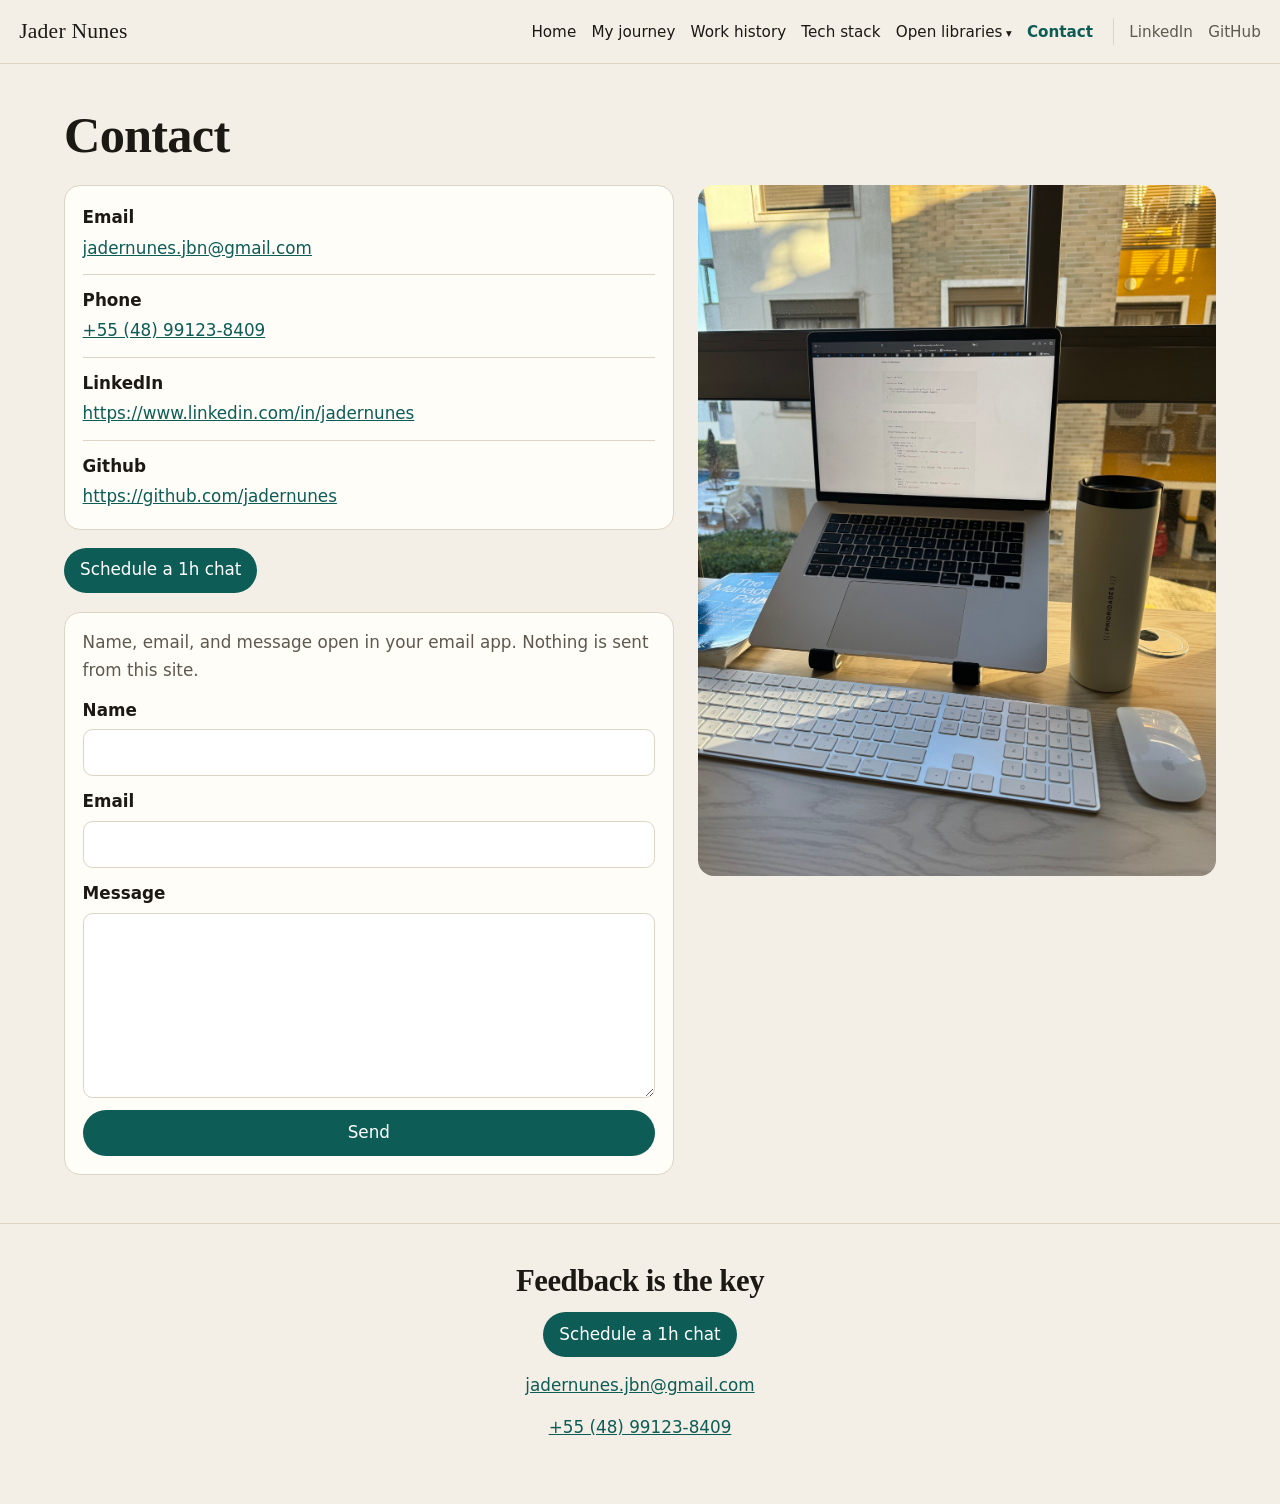
==== commit e1db41bf: "Revert "Match the Squarespace layout, type, and colors" This reverts commit b94b003664f99317b71b65d0" ====
--- a/contact/index.html
+++ b/contact/index.html
@@ -14,69 +14,75 @@
     <button class="nav-toggle" type="button" aria-expanded="false" aria-controls="site-nav">Menu</button>
     <nav id="site-nav" class="site-nav">
       <ul class="nav-links">
-        <li><a href="../">Home</a></li><li><a href="../journey/">My journey</a></li><li><a href="../work-history/">Work history</a></li><li><a href="../stack/">Tech stack</a></li><li class="folder">
-          <a href="../open-libraries/">Open libraries</a>
-          <ul>
-            <li><a href="../ios-libs/">iOS Libs</a></li>
-            <li><a href="../ios-projects/">iOS Projects</a></li>
-          </ul>
-        </li><li><a href="../contact/" aria-current="page">Contact</a></li>
+          <li><a href="../">Home</a></li>
+          <li><a href="../journey/">My journey</a></li>
+          <li><a href="../work-history/">Work history</a></li>
+          <li><a href="../stack/">Tech stack</a></li>
+          <li class="folder">
+            <a href="../open-libraries/">Open libraries</a>
+            <ul>
+              <li><a href="../ios-libs/">iOS Libs</a></li>
+              <li><a href="../ios-projects/">iOS Projects</a></li>
+            </ul>
+          </li>
+          <li><a href="../contact/" aria-current="page">Contact</a></li>
       </ul>
-      <div class="social">
-        <a href="https://www.linkedin.com/in/jadernunes" target="_blank" rel="noopener noreferrer" aria-label="LinkedIn"><svg viewBox="0 0 24 24" width="18" height="18" aria-hidden="true"><path fill="currentColor" d="M4.98 3.5A2.5 2.5 0 1 1 0 3.5a2.5 2.5 0 0 1 4.98 0zM.5 8.5h4V24h-4V8.5zM8.5 8.5h3.8v2.1h.06c.53-1 1.84-2.1 3.79-2.1 4.05 0 4.8 2.67 4.8 6.14V24h-4v-6.9c0-1.64-.03-3.75-2.29-3.75-2.29 0-2.64 1.79-2.64 3.63V24h-4V8.5z"/></svg></a>
-        <a href="https://github.com/jadernunes" target="_blank" rel="noopener noreferrer" aria-label="GitHub"><svg viewBox="0 0 24 24" width="18" height="18" aria-hidden="true"><path fill="currentColor" d="M12 .5A11.5 11.5 0 0 0 .5 12.3c0 5.2 3.4 9.6 8.1 11.2.6.1.8-.3.8-.6v-2.1c-3.3.7-4-1.6-4-1.6-.5-1.4-1.3-1.7-1.3-1.7-1.1-.8.1-.8.1-.8 1.2.1 1.8 1.2 1.8 1.2 1.1 1.8 2.8 1.3 3.5 1 .1-.8.4-1.3.8-1.6-2.6-.3-5.4-1.3-5.4-6 0-1.3.5-2.4 1.2-3.2-.1-.3-.5-1.5.1-3.2 0 0 1-.3 3.3 1.2a11.4 11.4 0 0 1 6 0C17.8 4.8 18.8 5.1 18.8 5.1c.6 1.7.2 2.9.1 3.2.8.8 1.2 1.9 1.2 3.2 0 4.7-2.8 5.7-5.4 6 .4.4.8 1.1.8 2.2v3.2c0 .3.2.7.8.6 4.7-1.6 8.1-6 8.1-11.2A11.5 11.5 0 0 0 12 .5z"/></svg></a>
-      </div>
+      <ul class="social">
+        <li><a href="https://www.linkedin.com/in/jadernunes" target="_blank" rel="noopener noreferrer">LinkedIn</a></li>
+        <li><a href="https://github.com/jadernunes" target="_blank" rel="noopener noreferrer">GitHub</a></li>
+      </ul>
     </nav>
   </header>
   <main id="main">
-<section class="band band-white">
-
-<div class="fluid">
-<div class="cell is-image" style="--d: 2/1/15/10; --m: 1/1/7/9"><img src="../images/journey/desk.jpg" alt="A laptop open on a desk beside a window"></div>
-<div class="cell is-text" style="--d: 5/11/14/20; --m: 7/1/12/9"><p class="large"><strong>Email<br></strong>jadernunes.jbn@gmail.com</p>
-<p class="large"><strong> Phone</strong><br>+55 (48) 99123-8409</p>
-<p class="large"><strong>LinkedIn</strong></p>
-<p class="large"><a href="https://www.linkedin.com/in/jadernunes" target="_blank" rel="noopener noreferrer">https://www.linkedin.com/in/jadernunes</a></p>
-<p class="large"><strong>Github</strong></p>
-<p class="large"><a href="https://github.com/jadernunes" target="_blank" rel="noopener noreferrer">https://github.com/jadernunes</a></p></div>
-</div>
-<div class="divider" data-type="scalloped" data-edge="bottom" data-flip-x="true" style="--h: 6.0vw; --fill: #fafafa"></div>
-</section>
-<section class="band band-white after-divider" style="--lead: 6.0vw">
-
-<div class="fluid">
-<div class="cell is-text" style="--d: 1/7/15/19; --m: 1/1/15/9"><form class="contact-form" id="contact-mail" action="mailto:jadernunes.jbn@gmail.com" method="post" enctype="text/plain">
-      <div class="name-row">
-        <label>First Name <span class="req">(required)</span>
-          <input name="first" type="text" autocomplete="given-name" required>
-        </label>
-        <label>Last Name <span class="req">(required)</span>
-          <input name="last" type="text" autocomplete="family-name" required>
-        </label>
+    <header class="page-intro wrap">
+      <h1>Contact</h1>
+    </header>
+    <div class="wrap contact-layout">
+      <div>
+        <dl class="contact-list">
+          <div>
+            <dt>Email</dt>
+            <dd><a href="mailto:jadernunes.jbn@gmail.com">jadernunes.jbn@gmail.com</a></dd>
+          </div>
+          <div>
+            <dt>Phone</dt>
+            <dd><a href="tel:+5548991238409">+55 (48) 99123-8409</a></dd>
+          </div>
+          <div>
+            <dt>LinkedIn</dt>
+            <dd><a href="https://www.linkedin.com/in/jadernunes" target="_blank" rel="noopener noreferrer">https://www.linkedin.com/in/jadernunes</a></dd>
+          </div>
+          <div>
+            <dt>Github</dt>
+            <dd><a href="https://github.com/jadernunes" target="_blank" rel="noopener noreferrer">https://github.com/jadernunes</a></dd>
+          </div>
+        </dl>
+        <p><a class="button" href="https://calendly.com/jadernunes" target="_blank" rel="noopener noreferrer">Schedule a 1h chat</a></p>
+        <form id="contact-mail" action="mailto:jadernunes.jbn@gmail.com" method="post" enctype="text/plain">
+          <p class="form-note">Name, email, and message open in your email app. Nothing is sent from this site.</p>
+          <label>Name
+            <input name="name" type="text" autocomplete="name" required>
+          </label>
+          <label>Email
+            <input name="email" type="email" autocomplete="email" required>
+          </label>
+          <label>Message
+            <textarea name="message" rows="6" required></textarea>
+          </label>
+          <button type="submit">Send</button>
+        </form>
       </div>
-      <label>Email <span class="req">(required)</span>
-        <input name="email" type="email" autocomplete="email" required>
-      </label>
-      <label>Message <span class="req">(required)</span>
-        <textarea name="message" rows="5" required></textarea>
-      </label>
-      <div class="send"><button class="btn" type="submit">Send</button></div>
-    </form></div>
-</div>
-
-</section>
-<section class="band band-white">
-
-<div class="fluid">
-<div class="cell is-text" style="--d: 3/1/5/7; --m: 1/1/5/9"><h3>Feedback is the key</h3></div>
-<div class="cell is-button" style="--d: 2/19/4/24; --m: 5/3/8/7"><a class="btn" href="https://calendly.com/jadernunes" target="_blank" rel="noopener noreferrer">Schedule a 1h chat</a></div>
-<div class="cell is-text" style="--d: 4/19/7/23; --m: 9/1/12/9"><p>jadernunes.jbn@gmail.com</p>
-<p>+55 (48) 99123-8409</p></div>
-<div class="cell is-social" style="--d: 5/23/7/25; --m: 12/3/14/7"><a href="https://www.linkedin.com/in/jadernunes" target="_blank" rel="noopener noreferrer" aria-label="LinkedIn"><svg viewBox="0 0 24 24" width="18" height="18" aria-hidden="true"><path fill="currentColor" d="M4.98 3.5A2.5 2.5 0 1 1 0 3.5a2.5 2.5 0 0 1 4.98 0zM.5 8.5h4V24h-4V8.5zM8.5 8.5h3.8v2.1h.06c.53-1 1.84-2.1 3.79-2.1 4.05 0 4.8 2.67 4.8 6.14V24h-4v-6.9c0-1.64-.03-3.75-2.29-3.75-2.29 0-2.64 1.79-2.64 3.63V24h-4V8.5z"/></svg></a><a href="https://github.com/jadernunes" target="_blank" rel="noopener noreferrer" aria-label="GitHub"><svg viewBox="0 0 24 24" width="18" height="18" aria-hidden="true"><path fill="currentColor" d="M12 .5A11.5 11.5 0 0 0 .5 12.3c0 5.2 3.4 9.6 8.1 11.2.6.1.8-.3.8-.6v-2.1c-3.3.7-4-1.6-4-1.6-.5-1.4-1.3-1.7-1.3-1.7-1.1-.8.1-.8.1-.8 1.2.1 1.8 1.2 1.8 1.2 1.1 1.8 2.8 1.3 3.5 1 .1-.8.4-1.3.8-1.6-2.6-.3-5.4-1.3-5.4-6 0-1.3.5-2.4 1.2-3.2-.1-.3-.5-1.5.1-3.2 0 0 1-.3 3.3 1.2a11.4 11.4 0 0 1 6 0C17.8 4.8 18.8 5.1 18.8 5.1c.6 1.7.2 2.9.1 3.2.8.8 1.2 1.9 1.2 3.2 0 4.7-2.8 5.7-5.4 6 .4.4.8 1.1.8 2.2v3.2c0 .3.2.7.8.6 4.7-1.6 8.1-6 8.1-11.2A11.5 11.5 0 0 0 12 .5z"/></svg></a></div>
-</div>
-
-</section>
+      <figure class="contact-photo"><img src="../images/journey/desk.jpg" alt="A laptop open on a desk beside a window" width="2500" height="3333" loading="lazy"></figure>
+    </div>
   </main>
+  <footer class="site-footer">
+    <div class="wrap footer-inner">
+      <h2>Feedback is the key</h2>
+      <p><a class="button" href="https://calendly.com/jadernunes" target="_blank" rel="noopener noreferrer">Schedule a 1h chat</a></p>
+      <p><a href="mailto:jadernunes.jbn@gmail.com">jadernunes.jbn@gmail.com</a></p>
+      <p><a href="tel:+5548991238409">+55 (48) 99123-8409</a></p>
+    </div>
+  </footer>
   <script src="../js/site.js"></script>
 </body>
 </html>
--- a/css/styles.css
+++ b/css/styles.css
@@ -1,38 +1,14 @@
-@font-face {
-  font-family: Poppins;
-  font-style: normal;
-  font-weight: 300;
-  font-display: swap;
-  src: url("../fonts/poppins-300.woff2") format("woff2");
-}
-@font-face {
-  font-family: Poppins;
-  font-style: normal;
-  font-weight: 400;
-  font-display: swap;
-  src: url("../fonts/poppins-400.woff2") format("woff2");
-}
-@font-face {
-  font-family: Poppins;
-  font-style: normal;
-  font-weight: 500;
-  font-display: swap;
-  src: url("../fonts/poppins-500.woff2") format("woff2");
-}
-@font-face {
-  font-family: Poppins;
-  font-style: normal;
-  font-weight: 700;
-  font-display: swap;
-  src: url("../fonts/poppins-700.woff2") format("woff2");
-}
 
 :root {
-  --ink: #000;
-  --paper: #fafafa;
-  --header: #ebebeb;
-  --white: #fff;
-  --max: 1400px;
+  --paper: #f3efe6;
+  --ink: #1c1914;
+  --muted: #5e584e;
+  --line: #ddd4c4;
+  --card: #fffdf8;
+  --teal: #0d5c56;
+  --teal-dark: #083f3b;
+  --header: rgba(243, 239, 230, 0.94);
+  --shadow: 0 10px 30px rgba(40, 32, 18, 0.08);
 }
 
 * { box-sizing: border-box; }
@@ -41,361 +17,382 @@
 
 body {
   margin: 0;
+  color: var(--ink);
   background: var(--paper);
-  color: var(--ink);
-  font-family: Poppins, "Helvetica Neue", Helvetica, Arial, sans-serif;
-  font-weight: 300;
-  font-size: 16px;
-  line-height: 1.8;
-}
-
-img { max-width: 100%; }
-
-a { color: var(--ink); }
-
-h1, h2, h3, h4 {
-  font-weight: 500;
-  letter-spacing: 0;
-  margin: 2rem 0;
-}
-
-h1 {
-  font-size: min(calc(3 * 1.2vw + 1rem), max(calc(3 * 0.012 * var(--max)) + 1rem, 4rem));
-  line-height: calc(1.4 * (1 + (1 - 4) / 25));
-}
-h2 {
-  font-size: min(calc(1.8 * 1.2vw + 1rem), max(calc(1.8 * 0.012 * var(--max)) + 1rem, 2.8rem));
-  line-height: calc(1.4 * (1 + (1 - 2.8) / 25));
-}
-h3 {
-  font-size: min(calc(1.2 * 1.2vw + 1rem), max(calc(1.2 * 0.012 * var(--max)) + 1rem, 2.2rem));
-  line-height: calc(1.4 * (1 + (1 - 2.2) / 25));
-}
-h4 {
-  font-size: min(calc(0.2 * 1.2vw + 1rem), max(calc(0.2 * 0.012 * var(--max)) + 1rem, 1.2rem));
-  line-height: 1.4;
-}
-
-p { margin: 1rem 0; }
-
-.large {
-  font-size: min(calc(0.4 * 1.2vw + 1rem), max(calc(0.4 * 0.012 * var(--max)) + 1rem, 1.4rem));
-  line-height: 1.6;
-}
-
-strong { font-weight: 700; }
+  font-family: ui-sans-serif, system-ui, -apple-system, "Segoe UI", Helvetica, Arial, sans-serif;
+  font-size: 1.05rem;
+  line-height: 1.65;
+}
+
+img { max-width: 100%; height: auto; }
+
+a { color: var(--teal); }
+
+a:hover { color: var(--teal-dark); }
+
+h1, h2, h3 {
+  font-family: ui-serif, Georgia, "Iowan Old Style", Palatino, "Palatino Linotype", serif;
+  font-weight: 560;
+  line-height: 1.2;
+  letter-spacing: -0.015em;
+}
+
+h1 { font-size: clamp(2rem, 4vw, 3.15rem); margin: 0 0 0.8rem; }
+
+h2 { font-size: clamp(1.45rem, 2.4vw, 2rem); margin: 0 0 0.7rem; }
+
+h3 { font-size: 1.28rem; margin: 0 0 0.45rem; }
+
+p { margin: 0 0 0.9rem; }
 
 .skip {
   position: absolute;
   left: 0.75rem;
   top: -3rem;
-  background: #000;
-  color: #fafafa;
-  padding: 0.35rem 0.6rem;
-  z-index: 40;
-}
+  background: var(--ink);
+  color: white;
+  padding: 0.4rem 0.7rem;
+  z-index: 30;
+}
+
 .skip:focus { top: 0.75rem; }
+
+.wrap {
+  width: min(72rem, calc(100% - 2.4rem));
+  margin-inline: auto;
+}
 
 .site-header {
   position: sticky;
   top: 0;
-  z-index: 30;
+  z-index: 20;
   display: flex;
   align-items: center;
   justify-content: space-between;
-  gap: 1.5rem;
-  min-height: 78px;
-  padding: 0 4vw;
+  gap: 1rem;
+  padding: 0.85rem 1.2rem;
   background: var(--header);
+  border-bottom: 1px solid var(--line);
+  backdrop-filter: blur(10px);
 }
 
 .brand {
-  color: #000;
+  color: var(--ink);
   text-decoration: none;
-  font-weight: 500;
-  line-height: 1.4;
-  font-size: min(calc(1 * 1.2vw + 1rem), max(calc(1 * 0.012 * var(--max)) + 1rem, 2rem));
-  white-space: nowrap;
+  font-family: ui-serif, Georgia, Palatino, serif;
+  font-size: 1.35rem;
+  letter-spacing: 0.01em;
 }
 
 .nav-toggle {
   display: none;
-  border: 0;
-  background: transparent;
+  border: 1px solid var(--line);
+  background: var(--card);
+  color: var(--ink);
+  border-radius: 999px;
+  padding: 0.4rem 0.85rem;
   font: inherit;
-  font-weight: 400;
   cursor: pointer;
-  padding: 0.4rem 0.2rem;
 }
 
 .site-nav {
   display: flex;
   align-items: center;
-  gap: 1.6rem;
+  gap: 1.25rem;
 }
 
 .nav-links, .social {
   display: flex;
   align-items: center;
-  gap: 1.35rem;
+  gap: 0.15rem 0.95rem;
   list-style: none;
   margin: 0;
   padding: 0;
 }
 
-.nav-links a, .folder > a {
-  color: #000;
+.site-nav a, .folder summary {
+  color: var(--ink);
   text-decoration: none;
-  font-weight: 300;
-  font-size: 16px;
-  line-height: 1.8;
-  padding: 1.6px 0;
-}
-
-.nav-links a[aria-current="page"],
-.folder > a[aria-current="page"] {
-  text-decoration: underline;
-  text-underline-offset: 0.28em;
-}
-
-.social a {
-  color: #000;
-  display: inline-flex;
-  line-height: 0;
-}
+  font-size: 0.95rem;
+}
+
+.site-nav a[aria-current="page"] {
+  color: var(--teal);
+  font-weight: 650;
+}
+
+.social {
+  padding-left: 0.95rem;
+  border-left: 1px solid var(--line);
+}
+
+.social a { color: var(--muted); }
 
 .folder { position: relative; }
+
+.folder > a::after { content: " ▾"; font-size: 0.75em; }
 
 .folder ul {
   display: none;
+  list-style: none;
   position: absolute;
-  top: 100%;
+  top: calc(100% + 0.45rem);
   left: 0;
-  min-width: 9.5rem;
+  min-width: 10.5rem;
   flex-direction: column;
   align-items: stretch;
-  gap: 0.2rem;
-  margin: 0;
-  padding: 0.55rem 0.7rem;
-  list-style: none;
-  background: #fff;
-  z-index: 5;
-}
+  gap: 0.15rem;
+  padding: 0.45rem;
+  background: var(--card);
+  border: 1px solid var(--line);
+  border-radius: 0.7rem;
+  box-shadow: var(--shadow);
+}
+
+.folder ul a { display: block; padding: 0.35rem 0.5rem; border-radius: 0.4rem; }
+
+.folder ul a:hover { background: var(--paper); }
 
 .folder:hover ul,
-.folder:focus-within ul { display: flex; }
-
-.band {
+.folder:focus-within ul,
+.folder[open] ul { display: flex; }
+
+.hero {
+  display: grid;
+  grid-template-columns: minmax(16rem, 22rem) minmax(0, 1fr);
+  gap: 2.5rem;
+  align-items: center;
+  padding: 3rem 0 3.4rem;
+}
+
+.portrait img {
+  width: 100%;
+  border-radius: 1.4rem;
+  object-fit: cover;
+  box-shadow: var(--shadow);
+}
+
+.belief {
+  font-size: 1.12rem;
+  color: var(--muted);
+}
+
+.principles-banner {
+  min-height: 16rem;
+  display: grid;
+  place-items: center;
+  text-align: center;
+  color: white;
+  background-color: #24312b;
+  background-size: cover;
+  background-position: center 42%;
   position: relative;
-  background: var(--paper);
-  color: #000;
-}
-
-.band-light { background: #fff; }
-.band-white { background: #fafafa; }
-.band-black { background: #000; color: #fafafa; }
-.band-dark { background: #1c1c1c center / cover no-repeat; color: #fafafa; }
-
-.band-small { min-height: 33vh; }
-.band-medium { min-height: 66vh; }
-
-.shade {
+  padding: 3rem 1.2rem;
+}
+
+.principles-banner::before {
+  content: "";
   position: absolute;
   inset: 0;
-  background: #000;
-  z-index: 1;
-}
-
-.fluid, .band > .center-block, .cards, .page-head {
+  background: rgba(18, 28, 24, 0.48);
+}
+
+.principles-banner h2 {
   position: relative;
-  z-index: 2;
-}
-
-.fluid {
-  width: min(var(--max), calc(100% - 8vw));
-  margin-inline: auto;
-  display: grid;
-  grid-template-columns: repeat(24, minmax(0, 1fr));
-  column-gap: 11px;
-  row-gap: 11px;
-  grid-auto-rows: minmax(calc(min(var(--max), calc(100vw - 8vw)) * 0.0215), auto);
-}
-
-.cell { grid-area: var(--d); min-width: 0; }
-.cell.rule { border-top: 1px solid #c8c8c8; align-self: end; }
-.cell > :first-child { margin-top: 0; }
-.cell > :last-child { margin-bottom: 0; }
-.cell a { text-decoration: underline; text-underline-offset: 0.12em; }
-
-.cell.is-image { position: relative; }
-.cell.is-image img {
-  position: absolute;
-  inset: 0;
+  max-width: 18ch;
+  margin: 0;
+  font-size: clamp(2rem, 4vw, 3.2rem);
+}
+
+.principles {
+  display: grid;
+  grid-template-columns: 1fr 1fr;
+  gap: 1rem;
+  padding: 1.6rem 0 3.2rem;
+}
+
+.card, .stack-group, .project, .contact-list, form {
+  background: var(--card);
+  border: 1px solid var(--line);
+  border-radius: 1rem;
+}
+
+.card { padding: 1.2rem 1.3rem 0.4rem; }
+
+.page-intro { padding: 2.6rem 0 0.4rem; }
+
+.page-intro p {
+  max-width: 42rem;
+  color: var(--muted);
+  font-size: 1.12rem;
+}
+
+.chapter, .role {
+  padding: 1.8rem 0;
+  border-top: 1px solid var(--line);
+}
+
+.when, .company { color: var(--muted); margin-bottom: 0.35rem; }
+
+.company { font-weight: 650; color: var(--ink); }
+
+.photos {
+  display: flex;
+  flex-wrap: wrap;
+  align-items: flex-start;
+  gap: 0.8rem;
+  margin-top: 0.4rem;
+}
+
+.photos img {
+  width: min(100%, 28rem);
+  height: auto;
+  border-radius: 0.9rem;
+}
+
+.role {
+  display: grid;
+  grid-template-columns: 5.6rem minmax(0, 1fr);
+  gap: 1.2rem;
+}
+
+.logo img {
+  width: 5.6rem;
+  height: 5.6rem;
+  object-fit: contain;
+  background: white;
+  border: 1px solid var(--line);
+  border-radius: 0.85rem;
+}
+
+.activities {
+  margin: 0.2rem 0 0;
+  padding: 0;
+  list-style: none;
+}
+
+.activities li {
+  padding: 0.75rem 0;
+  border-top: 1px solid var(--line);
+}
+
+.activities p { margin: 0.25rem 0 0; }
+
+.stack-grid {
+  display: grid;
+  grid-template-columns: repeat(auto-fit, minmax(16rem, 1fr));
+  gap: 0.9rem;
+  padding-bottom: 3rem;
+}
+
+.stack-group { padding: 1rem 1.1rem 1.1rem; }
+
+.stack-group ul { margin: 0.35rem 0 0; padding-left: 1.15rem; }
+
+.stack-group li { margin: 0.18rem 0; }
+
+.project-grid {
+  display: grid;
+  grid-template-columns: repeat(auto-fit, minmax(16rem, 1fr));
+  align-items: start;
+  gap: 1.1rem;
+  padding-bottom: 3rem;
+}
+
+.project { padding: 1.1rem 1.15rem 1.2rem; }
+
+.project img {
+  width: min(100%, 16rem);
+  margin: 0 auto 0.9rem;
+  border-radius: 1.1rem;
+  background: white;
+}
+
+.button, button {
+  display: inline-block;
+  background: var(--teal);
+  color: white;
+  text-decoration: none;
+  border: 0;
+  border-radius: 999px;
+  padding: 0.55rem 1rem;
+  font: inherit;
+  cursor: pointer;
+}
+
+.button:hover, button:hover { background: var(--teal-dark); color: white; }
+
+.contact-layout {
+  display: grid;
+  grid-template-columns: minmax(0, 1fr) minmax(16rem, 0.85fr);
+  gap: 1.5rem;
+  align-items: start;
+  padding-bottom: 3rem;
+}
+
+.contact-list {
+  margin: 0 0 1.1rem;
+  padding: 0.4rem 1.1rem;
+}
+
+.contact-list div {
+  padding: 0.75rem 0;
+  border-top: 1px solid var(--line);
+}
+
+.contact-list div:first-child { border-top: 0; }
+
+.contact-list dt { font-weight: 700; }
+
+.contact-list dd { margin: 0.15rem 0 0; overflow-wrap: anywhere; }
+
+.contact-photo { margin: 0; }
+
+.contact-photo img { width: 100%; border-radius: 1rem; }
+
+form {
+  display: grid;
+  gap: 0.75rem;
+  margin-top: 1.2rem;
+  padding: 1rem 1.1rem 1.15rem;
+}
+
+label { display: grid; gap: 0.3rem; font-weight: 650; }
+
+input, textarea {
   width: 100%;
-  height: 100%;
-  object-fit: cover;
-}
-
-.cell.is-logo {
-  display: flex;
-  align-items: flex-start;
-}
-.cell.is-logo img {
-  position: static;
-  width: 100%;
-  height: auto;
-  object-fit: contain;
-}
-
-.cell.is-button, .cell.is-social {
-  display: flex;
-  align-items: center;
-  justify-content: center;
-}
-
-.cell.is-social { justify-content: flex-end; gap: 0.7rem; }
-.cell.is-social a { text-decoration: none; color: inherit; }
-
-.btn {
-  display: inline-flex;
-  align-items: center;
-  justify-content: center;
-  background: #000;
-  color: #fafafa;
-  text-decoration: none;
-  font-weight: 500;
-  font-size: 16px;
-  letter-spacing: 0.02em;
-  line-height: 1.2;
-  padding: 1.15rem 2rem;
-  border: 0;
-  border-radius: 0;
-  cursor: pointer;
-  font-family: inherit;
-}
-.btn:hover { color: #fafafa; }
-
-.band-black .btn { background: #fafafa; color: #000; }
-
-ul, ol { margin: 0.4rem 0 1rem; padding-left: 1.2rem; }
-li { margin: 0.2rem 0; }
-li p { margin: 0.25rem 0 0.6rem; }
-
-.divider {
-  position: absolute;
-  left: 0;
-  right: 0;
-  height: var(--h, 6vw);
-  background: var(--fill, #fafafa);
-  z-index: 4;
-  pointer-events: none;
-}
-.divider[data-edge="top"] { top: 0; transform: translateY(-100%); }
-.divider[data-edge="bottom"] { top: 100%; }
-.band.after-divider { padding-top: var(--lead, 4vw); }
-.band.soft-top {
-  border-radius: 4.5vw 4.5vw 0 0;
-  margin-top: -3.2vw;
-  padding-top: 5vw;
-  z-index: 2;
-}
-.divider[data-type="slanted"][data-flip-x="false"] { clip-path: polygon(0 100%, 100% 0, 100% 100%); }
-.divider[data-type="slanted"][data-flip-x="true"] { clip-path: polygon(0 0, 100% 100%, 0 100%); }
-.divider[data-type="soft-corners"] { border-radius: var(--h, 6vw) var(--h, 6vw) 0 0; }
-.divider[data-type="pointed"][data-flip-x="false"] { clip-path: polygon(50% 0, 100% 100%, 0 100%); }
-.divider[data-type="pointed"][data-flip-x="true"] { clip-path: polygon(0 0, 100% 0, 50% 100%); }
-.divider[data-type="jagged"] {
-  clip-path: polygon(0 70%, 8% 40%, 16% 75%, 24% 35%, 32% 80%, 40% 30%, 48% 78%, 56% 32%, 64% 82%, 72% 28%, 80% 74%, 88% 36%, 100% 70%, 100% 100%, 0 100%);
-}
-.divider[data-type="scalloped"],
-.divider[data-type="wavy"] {
-  clip-path: ellipse(120% 100% at 50% 100%);
-}
-
-.page-head {
-  width: min(var(--max), calc(100% - 8vw));
-  margin: 0 auto;
-  padding: 4.5rem 0 1rem;
+  font: inherit;
+  color: inherit;
+  background: white;
+  border: 1px solid var(--line);
+  border-radius: 0.6rem;
+  padding: 0.55rem 0.7rem;
+}
+
+.form-note {
+  margin: 0;
+  color: var(--muted);
+  font-weight: 450;
+}
+
+.site-footer {
+  border-top: 1px solid var(--line);
+  padding: 2.4rem 0 3rem;
   text-align: center;
 }
-.page-head h1 { margin: 0; }
-
-.cards {
-  width: min(var(--max), calc(100% - 8vw));
-  margin: 0 auto 3rem;
-  display: grid;
-  grid-template-columns: repeat(3, minmax(0, 1fr));
-  gap: 1.4rem;
-}
-.cards.two { grid-template-columns: repeat(2, minmax(0, 1fr)); max-width: 980px; }
-
-.card {
-  background: #fff;
-  text-align: center;
-  padding: 2.2rem 1.4rem 2rem;
-}
-.card h2 { font-size: 1.35rem; line-height: 1.3; margin: 0.8rem 0 0.35rem; }
-.card p { margin: 0 0 1.2rem; }
-.card img {
-  width: min(100%, 16rem);
-  max-height: 26rem;
-  object-fit: cover;
-  object-position: top center;
-  margin: 0 auto 0.4rem;
-  display: block;
-}
-
-.center-block {
-  width: min(42rem, calc(100% - 8vw));
-  margin: 2rem auto 1rem;
-}
-
-.contact-form {
-  width: min(40rem, 100%);
-  margin: 0 auto;
-  text-align: left;
-}
-.contact-form .name-row {
-  display: grid;
-  grid-template-columns: 1fr 1fr;
-  gap: 1.2rem;
-}
-.contact-form label {
-  display: block;
-  font-weight: 400;
-  font-size: 0.95rem;
-  margin: 0 0 0.85rem;
-}
-.contact-form .req { font-weight: 300; }
-.contact-form input,
-.contact-form textarea {
-  display: block;
-  width: 100%;
-  margin-top: 0.35rem;
-  border: 1px solid #000;
-  border-radius: 0;
-  background: #fff;
-  color: #000;
-  font: inherit;
-  font-weight: 300;
-  padding: 0.55rem 0.65rem;
-}
-.contact-form .send {
-  display: flex;
-  justify-content: center;
-  margin-top: 0.4rem;
-}
-.form-note {
-  font-size: 0.9rem;
-  margin: 0 0 1rem;
-}
-
-.stack-rules .cell.is-group { border-top: 1px solid #111; padding-top: 1.4rem; }
-
-:focus-visible { outline: 2px solid #000; outline-offset: 3px; }
-
-@media (max-width: 900px) {
+
+.footer-inner h2 { margin-bottom: 0.8rem; }
+
+:focus-visible {
+  outline: 2px solid var(--teal);
+  outline-offset: 3px;
+}
+
+@media (max-width: 960px) {
   .nav-toggle { display: inline-flex; }
+
+  .site-header { align-items: center; }
+
   .site-nav {
     display: none;
     position: absolute;
@@ -403,22 +400,44 @@
     right: 0;
     top: 100%;
     flex-direction: column;
+    align-items: stretch;
+    gap: 0.8rem;
+    padding: 0.8rem 1.2rem 1.1rem;
+    background: var(--paper);
+    border-bottom: 1px solid var(--line);
+  }
+
+  .site-header.is-open .site-nav { display: flex; }
+
+  .nav-links, .social {
+    flex-direction: column;
     align-items: flex-start;
-    gap: 0.7rem;
-    padding: 0.8rem 6vw 1.1rem;
-    background: var(--header);
   }
-  .site-header.is-open .site-nav { display: flex; }
-  .nav-links, .social { flex-direction: column; align-items: flex-start; }
-  .folder ul { position: static; display: flex; background: transparent; padding: 0.2rem 0 0.2rem 0.8rem; }
-  .cards, .cards.two, .contact-form .name-row { grid-template-columns: 1fr; }
-}
-
-@media (max-width: 767px) {
-  .fluid {
-    width: calc(100% - 12vw);
-    grid-template-columns: repeat(8, minmax(0, 1fr));
+
+  .social {
+    border-left: 0;
+    padding-left: 0;
+    border-top: 1px solid var(--line);
+    padding-top: 0.7rem;
   }
-  .cell { grid-area: var(--m); }
-  .cell.is-image { min-height: 16rem; }
-}
+
+  .folder > a::after { content: none; }
+
+  .site-nav .folder ul {
+    position: static;
+    display: flex;
+    box-shadow: none;
+    border: 0;
+    background: transparent;
+    padding: 0.25rem 0 0.2rem 0.8rem;
+    min-width: 0;
+  }
+}
+
+@media (max-width: 760px) {
+  .hero, .principles, .role, .contact-layout { grid-template-columns: 1fr; }
+
+  .hero { padding-top: 1.6rem; }
+
+  .logo img { width: 4.5rem; height: 4.5rem; }
+}
